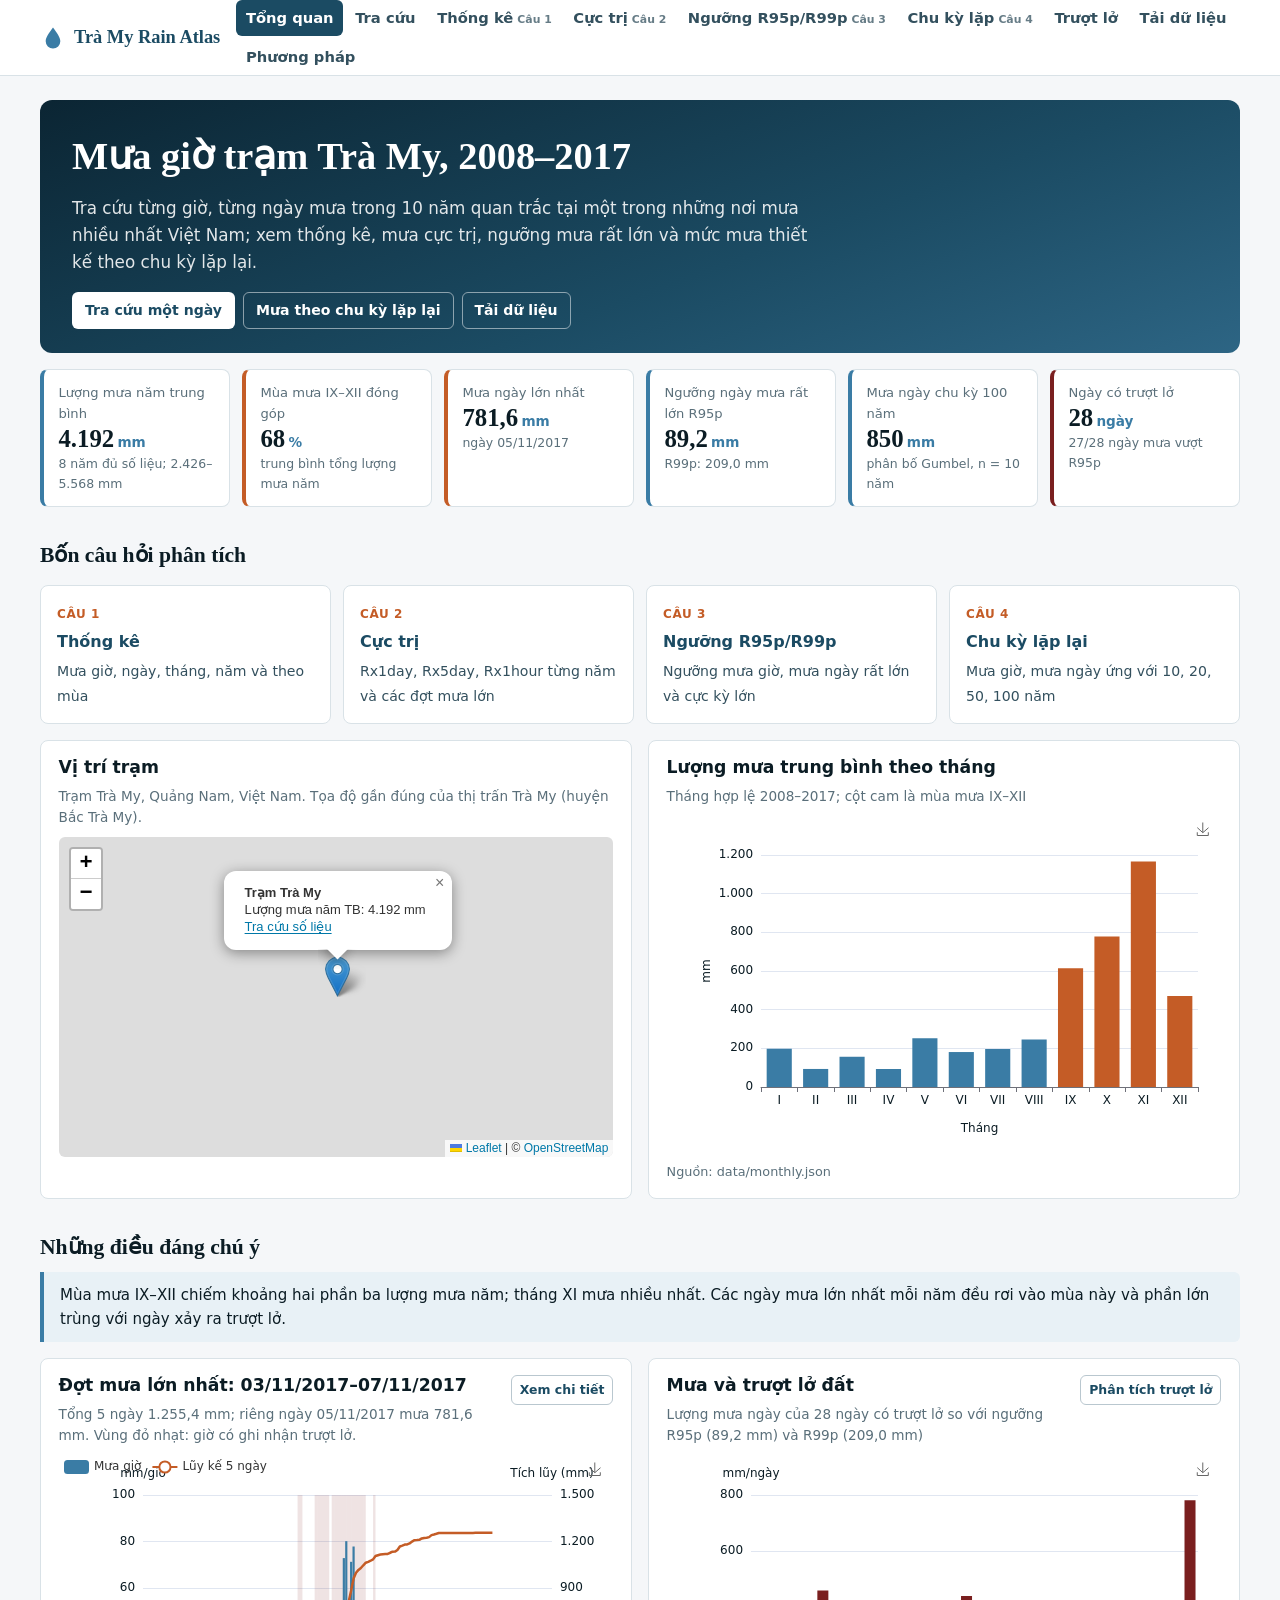
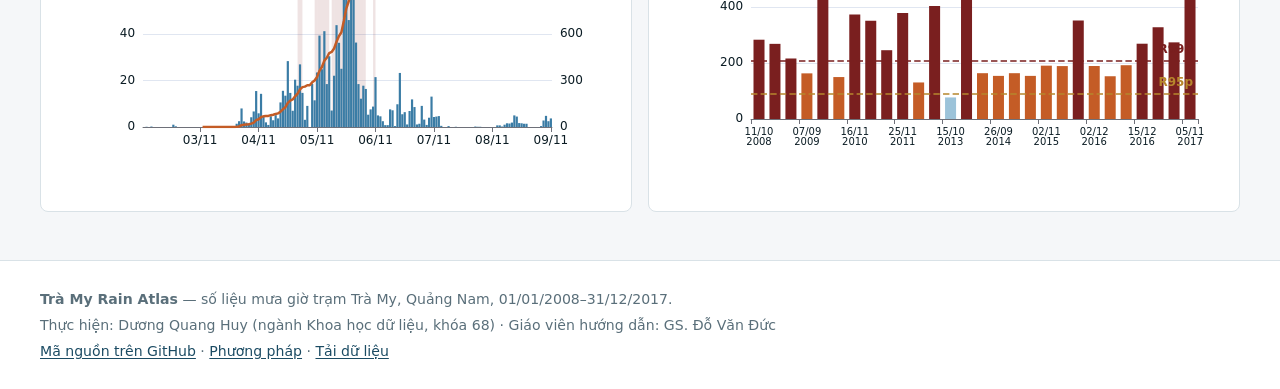
==== index.html @ c2582c65 "Trà My Rain Atlas: website tra cứu và phân tích mưa giờ trạm Trà My 2008–2017 Co-authored-by: Cursor" ====
<!doctype html>
<html lang="vi">
<head>
  <meta charset="utf-8">
  <meta name="viewport" content="width=device-width, initial-scale=1">
  <title>Trà My Rain Atlas — Tra cứu và phân tích mưa giờ trạm Trà My 2008–2017</title>
  <meta name="description" content="Website tra cứu, thống kê và phân tích mưa cực trị tại trạm Trà My (Quảng Nam) giai đoạn 2008–2017: mưa giờ, mưa ngày, Rx1day, Rx5day, ngưỡng R95p/R99p, chu kỳ lặp lại 10–100 năm và liên hệ với trượt lở đất.">
  <meta name="theme-color" content="#1b4b63">
  <meta property="og:type" content="website">
  <meta property="og:title" content="Trà My Rain Atlas">
  <meta property="og:description" content="Tra cứu và phân tích mưa giờ trạm Trà My 2008–2017: thống kê, cực trị, ngưỡng R95p/R99p, chu kỳ lặp lại.">
  <meta property="og:locale" content="vi_VN">
  <link rel="icon" href="assets/favicon.svg" type="image/svg+xml">
  <link rel="stylesheet" href="vendor/leaflet/leaflet.css">
  <link rel="stylesheet" href="assets/css/main.css">
  <script src="vendor/echarts.min.js" defer></script>
  <script src="vendor/leaflet/leaflet.js" defer></script>
  <script type="module" src="assets/js/app.js"></script>
</head>
<body>
  <a class="skip-link" href="#main">Bỏ qua tới nội dung</a>
  <header class="site-header">
    <div class="wrap header-inner">
      <a class="brand" href="#/" aria-label="Trà My Rain Atlas — trang chủ">
        <svg class="brand-mark" viewBox="0 0 32 32" aria-hidden="true"><path d="M16 3c5 7 9 12 9 17a9 9 0 0 1-18 0c0-5 4-10 9-17z" fill="currentColor"/></svg>
        <span>Trà My Rain Atlas</span>
      </a>
      <button class="nav-toggle" aria-expanded="false" aria-controls="site-nav">Danh mục</button>
      <nav id="site-nav" class="site-nav" aria-label="Điều hướng chính"></nav>
    </div>
  </header>

  <main id="main" class="wrap" tabindex="-1">
    <noscript><p class="notice">Website cần bật JavaScript để hiển thị biểu đồ và dữ liệu.</p></noscript>
    <p class="loading">Đang tải…</p>
  </main>

  <footer class="site-footer">
    <div class="wrap footer-inner">
      <p><strong>Trà My Rain Atlas</strong> — số liệu mưa giờ trạm Trà My, Quảng Nam, 01/01/2008–31/12/2017.</p>
      <p>Thực hiện: Dương Quang Huy (ngành Khoa học dữ liệu, khóa 68) · Giáo viên hướng dẫn: GS. Đỗ Văn Đức</p>
      <p><a id="repo-link" href="https://github.com/">Mã nguồn trên GitHub</a> · <a href="#/phuong-phap">Phương pháp</a> · <a href="#/tai-du-lieu">Tải dữ liệu</a></p>
    </div>
  </footer>
</body>
</html>
---- vendor/leaflet/leaflet.css ----
/* required styles */

.leaflet-pane,
.leaflet-tile,
.leaflet-marker-icon,
.leaflet-marker-shadow,
.leaflet-tile-container,
.leaflet-pane > svg,
.leaflet-pane > canvas,
.leaflet-zoom-box,
.leaflet-image-layer,
.leaflet-layer {
	position: absolute;
	left: 0;
	top: 0;
	}
.leaflet-container {
	overflow: hidden;
	}
.leaflet-tile,
.leaflet-marker-icon,
.leaflet-marker-shadow {
	-webkit-user-select: none;
	   -moz-user-select: none;
	        user-select: none;
	  -webkit-user-drag: none;
	}
/* Prevents IE11 from highlighting tiles in blue */
.leaflet-tile::selection {
	background: transparent;
}
/* Safari renders non-retina tile on retina better with this, but Chrome is worse */
.leaflet-safari .leaflet-tile {
	image-rendering: -webkit-optimize-contrast;
	}
/* hack that prevents hw layers "stretching" when loading new tiles */
.leaflet-safari .leaflet-tile-container {
	width: 1600px;
	height: 1600px;
	-webkit-transform-origin: 0 0;
	}
.leaflet-marker-icon,
.leaflet-marker-shadow {
	display: block;
	}
/* .leaflet-container svg: reset svg max-width decleration shipped in Joomla! (joomla.org) 3.x */
/* .leaflet-container img: map is broken in FF if you have max-width: 100% on tiles */
.leaflet-container .leaflet-overlay-pane svg {
	max-width: none !important;
	max-height: none !important;
	}
.leaflet-container .leaflet-marker-pane img,
.leaflet-container .leaflet-shadow-pane img,
.leaflet-container .leaflet-tile-pane img,
.leaflet-container img.leaflet-image-layer,
.leaflet-container .leaflet-tile {
	max-width: none !important;
	max-height: none !important;
	width: auto;
	padding: 0;
	}

.leaflet-container img.leaflet-tile {
	/* See: https://bugs.chromium.org/p/chromium/issues/detail?id=600120 */
	mix-blend-mode: plus-lighter;
}

.leaflet-container.leaflet-touch-zoom {
	-ms-touch-action: pan-x pan-y;
	touch-action: pan-x pan-y;
	}
.leaflet-container.leaflet-touch-drag {
	-ms-touch-action: pinch-zoom;
	/* Fallback for FF which doesn't support pinch-zoom */
	touch-action: none;
	touch-action: pinch-zoom;
}
.leaflet-container.leaflet-touch-drag.leaflet-touch-zoom {
	-ms-touch-action: none;
	touch-action: none;
}
.leaflet-container {
	-webkit-tap-highlight-color: transparent;
}
.leaflet-container a {
	-webkit-tap-highlight-color: rgba(51, 181, 229, 0.4);
}
.leaflet-tile {
	filter: inherit;
	visibility: hidden;
	}
.leaflet-tile-loaded {
	visibility: inherit;
	}
.leaflet-zoom-box {
	width: 0;
	height: 0;
	-moz-box-sizing: border-box;
	     box-sizing: border-box;
	z-index: 800;
	}
/* workaround for https://bugzilla.mozilla.org/show_bug.cgi?id=888319 */
.leaflet-overlay-pane svg {
	-moz-user-select: none;
	}

.leaflet-pane         { z-index: 400; }

.leaflet-tile-pane    { z-index: 200; }
.leaflet-overlay-pane { z-index: 400; }
.leaflet-shadow-pane  { z-index: 500; }
.leaflet-marker-pane  { z-index: 600; }
.leaflet-tooltip-pane   { z-index: 650; }
.leaflet-popup-pane   { z-index: 700; }

.leaflet-map-pane canvas { z-index: 100; }
.leaflet-map-pane svg    { z-index: 200; }

.leaflet-vml-shape {
	width: 1px;
	height: 1px;
	}
.lvml {
	behavior: url(#default#VML);
	display: inline-block;
	position: absolute;
	}


/* control positioning */

.leaflet-control {
	position: relative;
	z-index: 800;
	pointer-events: visiblePainted; /* IE 9-10 doesn't have auto */
	pointer-events: auto;
	}
.leaflet-top,
.leaflet-bottom {
	position: absolute;
	z-index: 1000;
	pointer-events: none;
	}
.leaflet-top {
	top: 0;
	}
.leaflet-right {
	right: 0;
	}
.leaflet-bottom {
	bottom: 0;
	}
.leaflet-left {
	left: 0;
	}
.leaflet-control {
	float: left;
	clear: both;
	}
.leaflet-right .leaflet-control {
	float: right;
	}
.leaflet-top .leaflet-control {
	margin-top: 10px;
	}
.leaflet-bottom .leaflet-control {
	margin-bottom: 10px;
	}
.leaflet-left .leaflet-control {
	margin-left: 10px;
	}
.leaflet-right .leaflet-control {
	margin-right: 10px;
	}


/* zoom and fade animations */

.leaflet-fade-anim .leaflet-popup {
	opacity: 0;
	-webkit-transition: opacity 0.2s linear;
	   -moz-transition: opacity 0.2s linear;
	        transition: opacity 0.2s linear;
	}
.leaflet-fade-anim .leaflet-map-pane .leaflet-popup {
	opacity: 1;
	}
.leaflet-zoom-animated {
	-webkit-transform-origin: 0 0;
	    -ms-transform-origin: 0 0;
	        transform-origin: 0 0;
	}
svg.leaflet-zoom-animated {
	will-change: transform;
}

.leaflet-zoom-anim .leaflet-zoom-animated {
	-webkit-transition: -webkit-transform 0.25s cubic-bezier(0,0,0.25,1);
	   -moz-transition:    -moz-transform 0.25s cubic-bezier(0,0,0.25,1);
	        transition:         transform 0.25s cubic-bezier(0,0,0.25,1);
	}
.leaflet-zoom-anim .leaflet-tile,
.leaflet-pan-anim .leaflet-tile {
	-webkit-transition: none;
	   -moz-transition: none;
	        transition: none;
	}

.leaflet-zoom-anim .leaflet-zoom-hide {
	visibility: hidden;
	}


/* cursors */

.leaflet-interactive {
	cursor: pointer;
	}
.leaflet-grab {
	cursor: -webkit-grab;
	cursor:    -moz-grab;
	cursor:         grab;
	}
.leaflet-crosshair,
.leaflet-crosshair .leaflet-interactive {
	cursor: crosshair;
	}
.leaflet-popup-pane,
.leaflet-control {
	cursor: auto;
	}
.leaflet-dragging .leaflet-grab,
.leaflet-dragging .leaflet-grab .leaflet-interactive,
.leaflet-dragging .leaflet-marker-draggable {
	cursor: move;
	cursor: -webkit-grabbing;
	cursor:    -moz-grabbing;
	cursor:         grabbing;
	}

/* marker & overlays interactivity */
.leaflet-marker-icon,
.leaflet-marker-shadow,
.leaflet-image-layer,
.leaflet-pane > svg path,
.leaflet-tile-container {
	pointer-events: none;
	}

.leaflet-marker-icon.leaflet-interactive,
.leaflet-image-layer.leaflet-interactive,
.leaflet-pane > svg path.leaflet-interactive,
svg.leaflet-image-layer.leaflet-interactive path {
	pointer-events: visiblePainted; /* IE 9-10 doesn't have auto */
	pointer-events: auto;
	}

/* visual tweaks */

.leaflet-container {
	background: #ddd;
	outline-offset: 1px;
	}
.leaflet-container a {
	color: #0078A8;
	}
.leaflet-zoom-box {
	border: 2px dotted #38f;
	background: rgba(255,255,255,0.5);
	}


/* general typography */
.leaflet-container {
	font-family: "Helvetica Neue", Arial, Helvetica, sans-serif;
	font-size: 12px;
	font-size: 0.75rem;
	line-height: 1.5;
	}


/* general toolbar styles */

.leaflet-bar {
	box-shadow: 0 1px 5px rgba(0,0,0,0.65);
	border-radius: 4px;
	}
.leaflet-bar a {
	background-color: #fff;
	border-bottom: 1px solid #ccc;
	width: 26px;
	height: 26px;
	line-height: 26px;
	display: block;
	text-align: center;
	text-decoration: none;
	color: black;
	}
.leaflet-bar a,
.leaflet-control-layers-toggle {
	background-position: 50% 50%;
	background-repeat: no-repeat;
	display: block;
	}
.leaflet-bar a:hover,
.leaflet-bar a:focus {
	background-color: #f4f4f4;
	}
.leaflet-bar a:first-child {
	border-top-left-radius: 4px;
	border-top-right-radius: 4px;
	}
.leaflet-bar a:last-child {
	border-bottom-left-radius: 4px;
	border-bottom-right-radius: 4px;
	border-bottom: none;
	}
.leaflet-bar a.leaflet-disabled {
	cursor: default;
	background-color: #f4f4f4;
	color: #bbb;
	}

.leaflet-touch .leaflet-bar a {
	width: 30px;
	height: 30px;
	line-height: 30px;
	}
.leaflet-touch .leaflet-bar a:first-child {
	border-top-left-radius: 2px;
	border-top-right-radius: 2px;
	}
.leaflet-touch .leaflet-bar a:last-child {
	border-bottom-left-radius: 2px;
	border-bottom-right-radius: 2px;
	}

/* zoom control */

.leaflet-control-zoom-in,
.leaflet-control-zoom-out {
	font: bold 18px 'Lucida Console', Monaco, monospace;
	text-indent: 1px;
	}

.leaflet-touch .leaflet-control-zoom-in, .leaflet-touch .leaflet-control-zoom-out  {
	font-size: 22px;
	}


/* layers control */

.leaflet-control-layers {
	box-shadow: 0 1px 5px rgba(0,0,0,0.4);
	background: #fff;
	border-radius: 5px;
	}
.leaflet-control-layers-toggle {
	background-image: url(images/layers.png);
	width: 36px;
	height: 36px;
	}
.leaflet-retina .leaflet-control-layers-toggle {
	background-image: url(images/layers-2x.png);
	background-size: 26px 26px;
	}
.leaflet-touch .leaflet-control-layers-toggle {
	width: 44px;
	height: 44px;
	}
.leaflet-control-layers .leaflet-control-layers-list,
.leaflet-control-layers-expanded .leaflet-control-layers-toggle {
	display: none;
	}
.leaflet-control-layers-expanded .leaflet-control-layers-list {
	display: block;
	position: relative;
	}
.leaflet-control-layers-expanded {
	padding: 6px 10px 6px 6px;
	color: #333;
	background: #fff;
	}
.leaflet-control-layers-scrollbar {
	overflow-y: scroll;
	overflow-x: hidden;
	padding-right: 5px;
	}
.leaflet-control-layers-selector {
	margin-top: 2px;
	position: relative;
	top: 1px;
	}
.leaflet-control-layers label {
	display: block;
	font-size: 13px;
	font-size: 1.08333em;
	}
.leaflet-control-layers-separator {
	height: 0;
	border-top: 1px solid #ddd;
	margin: 5px -10px 5px -6px;
	}

/* Default icon URLs */
.leaflet-default-icon-path { /* used only in path-guessing heuristic, see L.Icon.Default */
	background-image: url(images/marker-icon.png);
	}


/* attribution and scale controls */

.leaflet-container .leaflet-control-attribution {
	background: #fff;
	background: rgba(255, 255, 255, 0.8);
	margin: 0;
	}
.leaflet-control-attribution,
.leaflet-control-scale-line {
	padding: 0 5px;
	color: #333;
	line-height: 1.4;
	}
.leaflet-control-attribution a {
	text-decoration: none;
	}
.leaflet-control-attribution a:hover,
.leaflet-control-attribution a:focus {
	text-decoration: underline;
	}
.leaflet-attribution-flag {
	display: inline !important;
	vertical-align: baseline !important;
	width: 1em;
	height: 0.6669em;
	}
.leaflet-left .leaflet-control-scale {
	margin-left: 5px;
	}
.leaflet-bottom .leaflet-control-scale {
	margin-bottom: 5px;
	}
.leaflet-control-scale-line {
	border: 2px solid #777;
	border-top: none;
	line-height: 1.1;
	padding: 2px 5px 1px;
	white-space: nowrap;
	-moz-box-sizing: border-box;
	     box-sizing: border-box;
	background: rgba(255, 255, 255, 0.8);
	text-shadow: 1px 1px #fff;
	}
.leaflet-control-scale-line:not(:first-child) {
	border-top: 2px solid #777;
	border-bottom: none;
	margin-top: -2px;
	}
.leaflet-control-scale-line:not(:first-child):not(:last-child) {
	border-bottom: 2px solid #777;
	}

.leaflet-touch .leaflet-control-attribution,
.leaflet-touch .leaflet-control-layers,
.leaflet-touch .leaflet-bar {
	box-shadow: none;
	}
.leaflet-touch .leaflet-control-layers,
.leaflet-touch .leaflet-bar {
	border: 2px solid rgba(0,0,0,0.2);
	background-clip: padding-box;
	}


/* popup */

.leaflet-popup {
	position: absolute;
	text-align: center;
	margin-bottom: 20px;
	}
.leaflet-popup-content-wrapper {
	padding: 1px;
	text-align: left;
	border-radius: 12px;
	}
.leaflet-popup-content {
	margin: 13px 24px 13px 20px;
	line-height: 1.3;
	font-size: 13px;
	font-size: 1.08333em;
	min-height: 1px;
	}
.leaflet-popup-content p {
	margin: 17px 0;
	margin: 1.3em 0;
	}
.leaflet-popup-tip-container {
	width: 40px;
	height: 20px;
	position: absolute;
	left: 50%;
	margin-top: -1px;
	margin-left: -20px;
	overflow: hidden;
	pointer-events: none;
	}
.leaflet-popup-tip {
	width: 17px;
	height: 17px;
	padding: 1px;

	margin: -10px auto 0;
	pointer-events: auto;

	-webkit-transform: rotate(45deg);
	   -moz-transform: rotate(45deg);
	    -ms-transform: rotate(45deg);
	        transform: rotate(45deg);
	}
.leaflet-popup-content-wrapper,
.leaflet-popup-tip {
	background: white;
	color: #333;
	box-shadow: 0 3px 14px rgba(0,0,0,0.4);
	}
.leaflet-container a.leaflet-popup-close-button {
	position: absolute;
	top: 0;
	right: 0;
	border: none;
	text-align: center;
	width: 24px;
	height: 24px;
	font: 16px/24px Tahoma, Verdana, sans-serif;
	color: #757575;
	text-decoration: none;
	background: transparent;
	}
.leaflet-container a.leaflet-popup-close-button:hover,
.leaflet-container a.leaflet-popup-close-button:focus {
	color: #585858;
	}
.leaflet-popup-scrolled {
	overflow: auto;
	}

.leaflet-oldie .leaflet-popup-content-wrapper {
	-ms-zoom: 1;
	}
.leaflet-oldie .leaflet-popup-tip {
	width: 24px;
	margin: 0 auto;

	-ms-filter: "progid:DXImageTransform.Microsoft.Matrix(M11=0.70710678, M12=0.70710678, M21=-0.70710678, M22=0.70710678)";
	filter: progid:DXImageTransform.Microsoft.Matrix(M11=0.70710678, M12=0.70710678, M21=-0.70710678, M22=0.70710678);
	}

.leaflet-oldie .leaflet-control-zoom,
.leaflet-oldie .leaflet-control-layers,
.leaflet-oldie .leaflet-popup-content-wrapper,
.leaflet-oldie .leaflet-popup-tip {
	border: 1px solid #999;
	}


/* div icon */

.leaflet-div-icon {
	background: #fff;
	border: 1px solid #666;
	}


/* Tooltip */
/* Base styles for the element that has a tooltip */
.leaflet-tooltip {
	position: absolute;
	padding: 6px;
	background-color: #fff;
	border: 1px solid #fff;
	border-radius: 3px;
	color: #222;
	white-space: nowrap;
	-webkit-user-select: none;
	-moz-user-select: none;
	-ms-user-select: none;
	user-select: none;
	pointer-events: none;
	box-shadow: 0 1px 3px rgba(0,0,0,0.4);
	}
.leaflet-tooltip.leaflet-interactive {
	cursor: pointer;
	pointer-events: auto;
	}
.leaflet-tooltip-top:before,
.leaflet-tooltip-bottom:before,
.leaflet-tooltip-left:before,
.leaflet-tooltip-right:before {
	position: absolute;
	pointer-events: none;
	border: 6px solid transparent;
	background: transparent;
	content: "";
	}

/* Directions */

.leaflet-tooltip-bottom {
	margin-top: 6px;
}
.leaflet-tooltip-top {
	margin-top: -6px;
}
.leaflet-tooltip-bottom:before,
.leaflet-tooltip-top:before {
	left: 50%;
	margin-left: -6px;
	}
.leaflet-tooltip-top:before {
	bottom: 0;
	margin-bottom: -12px;
	border-top-color: #fff;
	}
.leaflet-tooltip-bottom:before {
	top: 0;
	margin-top: -12px;
	margin-left: -6px;
	border-bottom-color: #fff;
	}
.leaflet-tooltip-left {
	margin-left: -6px;
}
.leaflet-tooltip-right {
	margin-left: 6px;
}
.leaflet-tooltip-left:before,
.leaflet-tooltip-right:before {
	top: 50%;
	margin-top: -6px;
	}
.leaflet-tooltip-left:before {
	right: 0;
	margin-right: -12px;
	border-left-color: #fff;
	}
.leaflet-tooltip-right:before {
	left: 0;
	margin-left: -12px;
	border-right-color: #fff;
	}

/* Printing */

@media print {
	/* Prevent printers from removing background-images of controls. */
	.leaflet-control {
		-webkit-print-color-adjust: exact;
		print-color-adjust: exact;
		}
	}
---- assets/css/main.css ----
:root {
  --ink: #0b1c24;
  --ink-2: #33505e;
  --muted: #5a6f7a;
  --sea: #1b4b63;
  --rain: #3a7ca5;
  --soft: #9cc3d9;
  --mist: #e6eff4;
  --paper: #f5f7f9;
  --card: #ffffff;
  --orange: #c45c26;
  --gold: #b7862c;
  --slide: #7a1f1f;
  --line: #d9e2e7;
  --radius: 8px;
  --serif: Georgia, "Times New Roman", "Noto Serif", serif;
  --sans: system-ui, -apple-system, "Segoe UI", Roboto, "Noto Sans", "Helvetica Neue", Arial, sans-serif;
  --mono: ui-monospace, "SFMono-Regular", Menlo, Consolas, monospace;
  --header-h: 60px;
}

*, *::before, *::after { box-sizing: border-box; }
html { scroll-padding-top: calc(var(--header-h) + 12px); }
body {
  margin: 0; font-family: var(--sans); font-size: 16px; line-height: 1.6;
  color: var(--ink); background: var(--paper);
}
h1, h2, h3 { font-family: var(--serif); line-height: 1.25; color: var(--ink); }
h1 { font-size: clamp(1.7rem, 3.2vw, 2.4rem); margin: 0 0 .4em; }
h2 { font-size: 1.35rem; margin: 1.6em 0 .5em; }
h3 { font-size: 1.08rem; margin: 0 0 .4em; font-family: var(--sans); font-weight: 650; }
p { margin: 0 0 .9em; }
a { color: var(--sea); text-underline-offset: 2px; }
a:hover { color: var(--rain); }
:focus-visible { outline: 3px solid var(--gold); outline-offset: 2px; }
.wrap { width: min(1200px, 100% - 2rem); margin-inline: auto; }
.skip-link { position: absolute; left: -999px; top: 0; background: var(--sea); color: #fff; padding: .5rem 1rem; z-index: 100; }
.skip-link:focus { left: 1rem; }

/* ---------- Header ---------- */
.site-header { position: sticky; top: 0; z-index: 50; background: rgba(255,255,255,.96); border-bottom: 1px solid var(--line); backdrop-filter: blur(8px); }
.header-inner { min-height: var(--header-h); display: flex; align-items: center; gap: 1rem; }
.brand { display: flex; align-items: center; gap: .5rem; font-family: var(--serif); font-weight: 700; font-size: 1.15rem; color: var(--sea); text-decoration: none; white-space: nowrap; }
.brand-mark { width: 26px; height: 26px; color: var(--rain); }
.site-nav { display: flex; flex-wrap: wrap; gap: .15rem; margin-left: auto; }
.site-nav a { color: var(--ink-2); text-decoration: none; padding: .4rem .6rem; border-radius: 6px; font-size: .92rem; font-weight: 550; }
.site-nav a:hover { background: var(--mist); color: var(--sea); }
.site-nav a.active { background: var(--sea); color: #fff; }
.site-nav .badge { font-size: .68rem; font-weight: 700; margin-left: .25rem; opacity: .75; }
.nav-toggle { display: none; margin-left: auto; border: 1px solid var(--line); background: #fff; border-radius: 6px; padding: .4rem .8rem; font: inherit; font-weight: 600; cursor: pointer; }

/* ---------- Layout ---------- */
main { padding: 1.5rem 0 3rem; min-height: 70vh; outline: none; }
.page-head { margin: .5rem 0 1.2rem; }
.page-head .kicker { display: inline-block; font-size: .78rem; font-weight: 700; letter-spacing: .06em; text-transform: uppercase; color: var(--orange); margin-bottom: .3rem; }
.page-head p.lead { font-size: 1.05rem; color: var(--ink-2); max-width: 62rem; }
.grid { display: grid; gap: 1rem; }
.grid-2 { grid-template-columns: repeat(2, minmax(0, 1fr)); }
.grid-3 { grid-template-columns: repeat(3, minmax(0, 1fr)); }
.grid-4 { grid-template-columns: repeat(4, minmax(0, 1fr)); }
.span-2 { grid-column: span 2; }

.card { background: var(--card); border: 1px solid var(--line); border-radius: var(--radius); padding: 1rem 1.1rem; min-width: 0; }
.card-head { display: flex; align-items: flex-start; gap: .75rem; margin-bottom: .5rem; }
.card-head .titles { flex: 1; min-width: 0; }
.card-head .sub { font-size: .85rem; color: var(--muted); margin: 0; }
.card-actions { display: flex; gap: .35rem; flex-wrap: wrap; }
.chart { width: 100%; height: 340px; }
.chart.tall { height: 440px; }
.chart.short { height: 240px; }
.caption { font-size: .8rem; color: var(--muted); margin: .4rem 0 0; }

/* ---------- Stat cards ---------- */
.stats { display: grid; grid-template-columns: repeat(auto-fit, minmax(170px, 1fr)); gap: .75rem; margin: 1rem 0; }
.stat { background: var(--card); border: 1px solid var(--line); border-left: 4px solid var(--rain); border-radius: var(--radius); padding: .75rem .9rem; }
.stat.orange { border-left-color: var(--orange); }
.stat.slide { border-left-color: var(--slide); }
.stat .label { font-size: .82rem; color: var(--muted); }
.stat .value { font-family: var(--serif); font-size: 1.55rem; font-weight: 700; color: var(--ink); line-height: 1.2; }
.stat .unit { font-size: .85rem; color: var(--rain); margin-left: .2rem; font-family: var(--sans); font-weight: 600; }
.stat .note { font-size: .78rem; color: var(--muted); }

/* ---------- Controls ---------- */
.toolbar { display: flex; flex-wrap: wrap; align-items: flex-end; gap: .75rem 1rem; background: var(--card); border: 1px solid var(--line); border-radius: var(--radius); padding: .75rem 1rem; margin-bottom: 1rem; }
.field { display: flex; flex-direction: column; gap: .2rem; font-size: .82rem; font-weight: 600; color: var(--ink-2); }
.field input, .field select { font: inherit; font-weight: 400; padding: .4rem .55rem; border: 1px solid #b9c7cf; border-radius: 6px; background: #fff; min-width: 7rem; color: var(--ink); }
.btn { font: inherit; font-size: .88rem; font-weight: 600; border: 1px solid #b9c7cf; background: #fff; color: var(--sea); padding: .4rem .75rem; border-radius: 6px; cursor: pointer; display: inline-flex; align-items: center; gap: .3rem; text-decoration: none; }
.btn:hover { background: var(--mist); }
.btn.primary { background: var(--sea); border-color: var(--sea); color: #fff; }
.btn.primary:hover { background: var(--rain); }
.btn.small { font-size: .78rem; padding: .25rem .5rem; }
.tabs { display: flex; flex-wrap: wrap; gap: .35rem; margin: 0 0 1rem; }
.tab { font: inherit; font-size: .9rem; font-weight: 600; border: 1px solid var(--line); background: #fff; color: var(--ink-2); padding: .4rem .9rem; border-radius: 999px; cursor: pointer; }
.tab[aria-selected="true"] { background: var(--sea); border-color: var(--sea); color: #fff; }

/* ---------- Tables ---------- */
.table-tools { display: flex; gap: .5rem; align-items: center; margin-bottom: .5rem; flex-wrap: wrap; }
.table-tools input { font: inherit; padding: .35rem .55rem; border: 1px solid #b9c7cf; border-radius: 6px; min-width: 12rem; }
.table-wrap { overflow-x: auto; border: 1px solid var(--line); border-radius: 6px; }
table.data { width: 100%; border-collapse: collapse; font-size: .9rem; background: #fff; }
table.data th, table.data td { padding: .45rem .6rem; border-bottom: 1px solid var(--line); text-align: right; white-space: nowrap; }
table.data th:first-child, table.data td:first-child, table.data .left { text-align: left; }
table.data thead th { background: var(--sea); color: #fff; font-weight: 600; position: sticky; top: 0; cursor: default; }
table.data thead th.sortable { cursor: pointer; }
table.data thead th.sortable::after { content: " ↕"; opacity: .5; font-size: .8em; }
table.data thead th[aria-sort="ascending"]::after { content: " ↑"; opacity: 1; }
table.data thead th[aria-sort="descending"]::after { content: " ↓"; opacity: 1; }
table.data tbody tr:nth-child(even) { background: #f8fafb; }
table.data tbody tr:hover { background: var(--mist); }
table.data tbody tr.clickable { cursor: pointer; }
table.data tr.selected td { background: #fdf0e8; }
.flag { display: inline-block; padding: 0 .4rem; border-radius: 4px; font-size: .75rem; font-weight: 700; }
.flag.slide { background: #f6dede; color: var(--slide); }
.flag.warn { background: #fdf0e8; color: var(--orange); }
.flag.ok { background: #e3f1ea; color: #2f6f4e; }

/* ---------- Notices, glossary ---------- */
.notice { background: #e8f1f6; border-left: 4px solid var(--rain); padding: .7rem 1rem; border-radius: 0 6px 6px 0; margin: 0 0 1rem; font-size: .94rem; }
.notice.warn { background: #fdf3ec; border-left-color: var(--orange); }
.notice.error { background: #fbeaea; border-left-color: var(--slide); }
.term { border-bottom: 1px dashed var(--rain); cursor: help; position: relative; }
.term:hover::after, .term:focus::after {
  content: attr(data-def); position: absolute; left: 0; top: calc(100% + 6px); z-index: 20;
  width: min(320px, 80vw); background: var(--ink); color: #fff; font-size: .8rem; font-weight: 400;
  line-height: 1.45; padding: .55rem .7rem; border-radius: 6px; white-space: normal;
}
.loading { color: var(--muted); padding: 2rem 0; }
.loading::before { content: ""; display: inline-block; width: 14px; height: 14px; margin-right: .5rem; border: 2px solid var(--soft); border-top-color: var(--sea); border-radius: 50%; animation: spin .8s linear infinite; vertical-align: -2px; }
@keyframes spin { to { transform: rotate(360deg); } }

/* ---------- Overview hero & stories ---------- */
.hero { background: linear-gradient(160deg, #0b2533 0%, #1b4b63 60%, #2d6584 100%); color: #fff; border-radius: 12px; padding: 2rem 2rem 1.5rem; margin-bottom: 1rem; position: relative; overflow: hidden; }
.hero h1 { color: #fff; }
.hero p { color: rgba(255,255,255,.88); max-width: 46rem; font-size: 1.05rem; }
.hero .hero-actions { display: flex; gap: .5rem; flex-wrap: wrap; margin-top: 1rem; }
.hero .btn { border-color: rgba(255,255,255,.5); background: transparent; color: #fff; }
.hero .btn.primary { background: #fff; color: var(--sea); }
.questions { display: grid; grid-template-columns: repeat(auto-fit, minmax(230px, 1fr)); gap: .75rem; margin: 1rem 0; }
.question { display: block; text-decoration: none; color: inherit; background: var(--card); border: 1px solid var(--line); border-radius: var(--radius); padding: .9rem 1rem; transition: border-color .15s, transform .15s; }
.question:hover { border-color: var(--rain); transform: translateY(-2px); color: inherit; }
.question .q { font-size: .75rem; font-weight: 700; color: var(--orange); text-transform: uppercase; letter-spacing: .05em; }
.question strong { display: block; font-size: 1rem; margin: .2rem 0; color: var(--sea); }
.question span { font-size: .88rem; color: var(--ink-2); }
.story { display: grid; grid-template-columns: minmax(0, 2fr) minmax(0, 3fr); gap: 1rem; align-items: center; }
#map { height: 320px; border-radius: 6px; }

/* ---------- Lookup ---------- */
.day-nav { display: flex; gap: .5rem; align-items: center; flex-wrap: wrap; }
.day-title { font-family: var(--serif); font-size: 1.2rem; font-weight: 700; margin: 0 .5rem; }
.calc-result { font-size: 1rem; margin-top: .5rem; }
.calc-result strong { font-family: var(--serif); font-size: 1.3rem; color: var(--sea); }
.formula { font-family: var(--mono); background: var(--mist); padding: .15rem .4rem; border-radius: 4px; font-size: .88rem; }
dl.defs { display: grid; grid-template-columns: max-content 1fr; gap: .4rem 1rem; margin: 0; }
dl.defs dt { font-weight: 700; color: var(--sea); }
dl.defs dd { margin: 0; }

/* ---------- Footer ---------- */
.site-footer { border-top: 1px solid var(--line); background: #fff; padding: 1.5rem 0; font-size: .88rem; color: var(--muted); }
.site-footer p { margin: .2rem 0; }

/* ---------- Responsive ---------- */
@media (max-width: 1050px) {
  .nav-toggle { display: inline-flex; }
  .site-nav { display: none; position: absolute; top: var(--header-h); left: 0; right: 0; background: #fff; border-bottom: 1px solid var(--line); padding: .5rem 1rem 1rem; flex-direction: column; }
  .site-nav.open { display: flex; }
  .site-nav a { padding: .6rem .5rem; }
}
@media (max-width: 860px) {
  .grid-2, .grid-3, .grid-4, .story { grid-template-columns: 1fr; }
  .span-2 { grid-column: auto; }
  .chart { height: 300px; }
  .chart.tall { height: 380px; }
  .hero { padding: 1.4rem 1.2rem; }
}
@media (max-width: 480px) {
  body { font-size: 15px; }
  .wrap { width: calc(100% - 1.2rem); }
  .card { padding: .8rem; }
  .stat .value { font-size: 1.3rem; }
}

/* ---------- Print ---------- */
@media print {
  .site-header, .site-footer, .toolbar, .card-actions, .table-tools, .tabs, .hero-actions, .nav-toggle { display: none !important; }
  body { background: #fff; }
  .card { break-inside: avoid; border-color: #bbb; }
  main { padding: 0; }
}
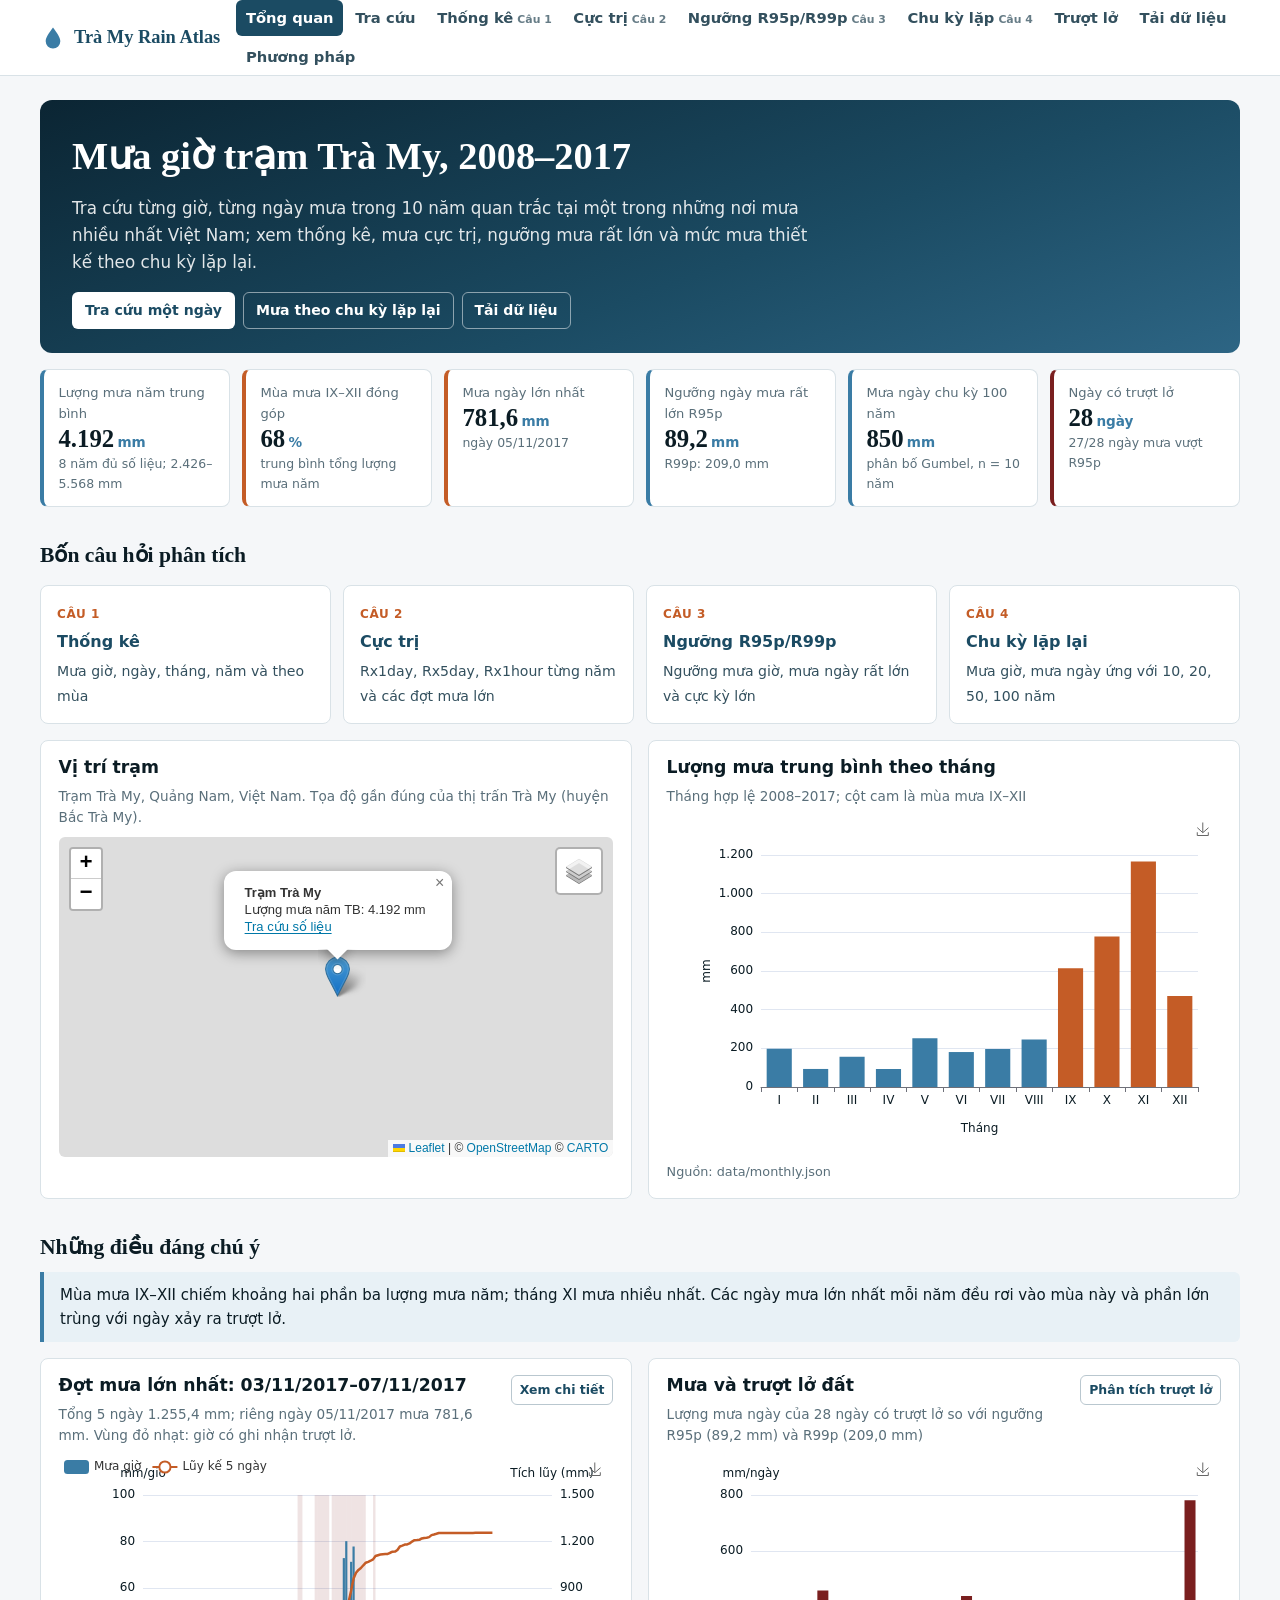
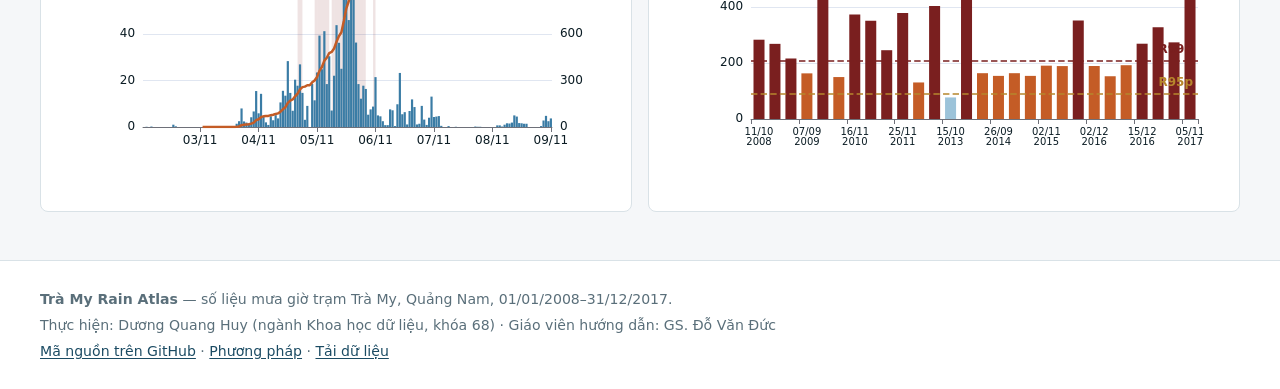
==== commit 44e16051: "Gắn mã phiên bản khi triển khai để tránh cache cũ Co-authored-by: Cursor <cursoragent@cursor.com>" ====
--- a/index.html
+++ b/index.html
@@ -6,6 +6,7 @@
   <title>Trà My Rain Atlas — Tra cứu và phân tích mưa giờ trạm Trà My 2008–2017</title>
   <meta name="description" content="Website tra cứu, thống kê và phân tích mưa cực trị tại trạm Trà My (Quảng Nam) giai đoạn 2008–2017: mưa giờ, mưa ngày, Rx1day, Rx5day, ngưỡng R95p/R99p, chu kỳ lặp lại 10–100 năm và liên hệ với trượt lở đất.">
   <meta name="theme-color" content="#1b4b63">
+  <meta name="build" content="__BUILD__">
   <meta property="og:type" content="website">
   <meta property="og:title" content="Trà My Rain Atlas">
   <meta property="og:description" content="Tra cứu và phân tích mưa giờ trạm Trà My 2008–2017: thống kê, cực trị, ngưỡng R95p/R99p, chu kỳ lặp lại.">
